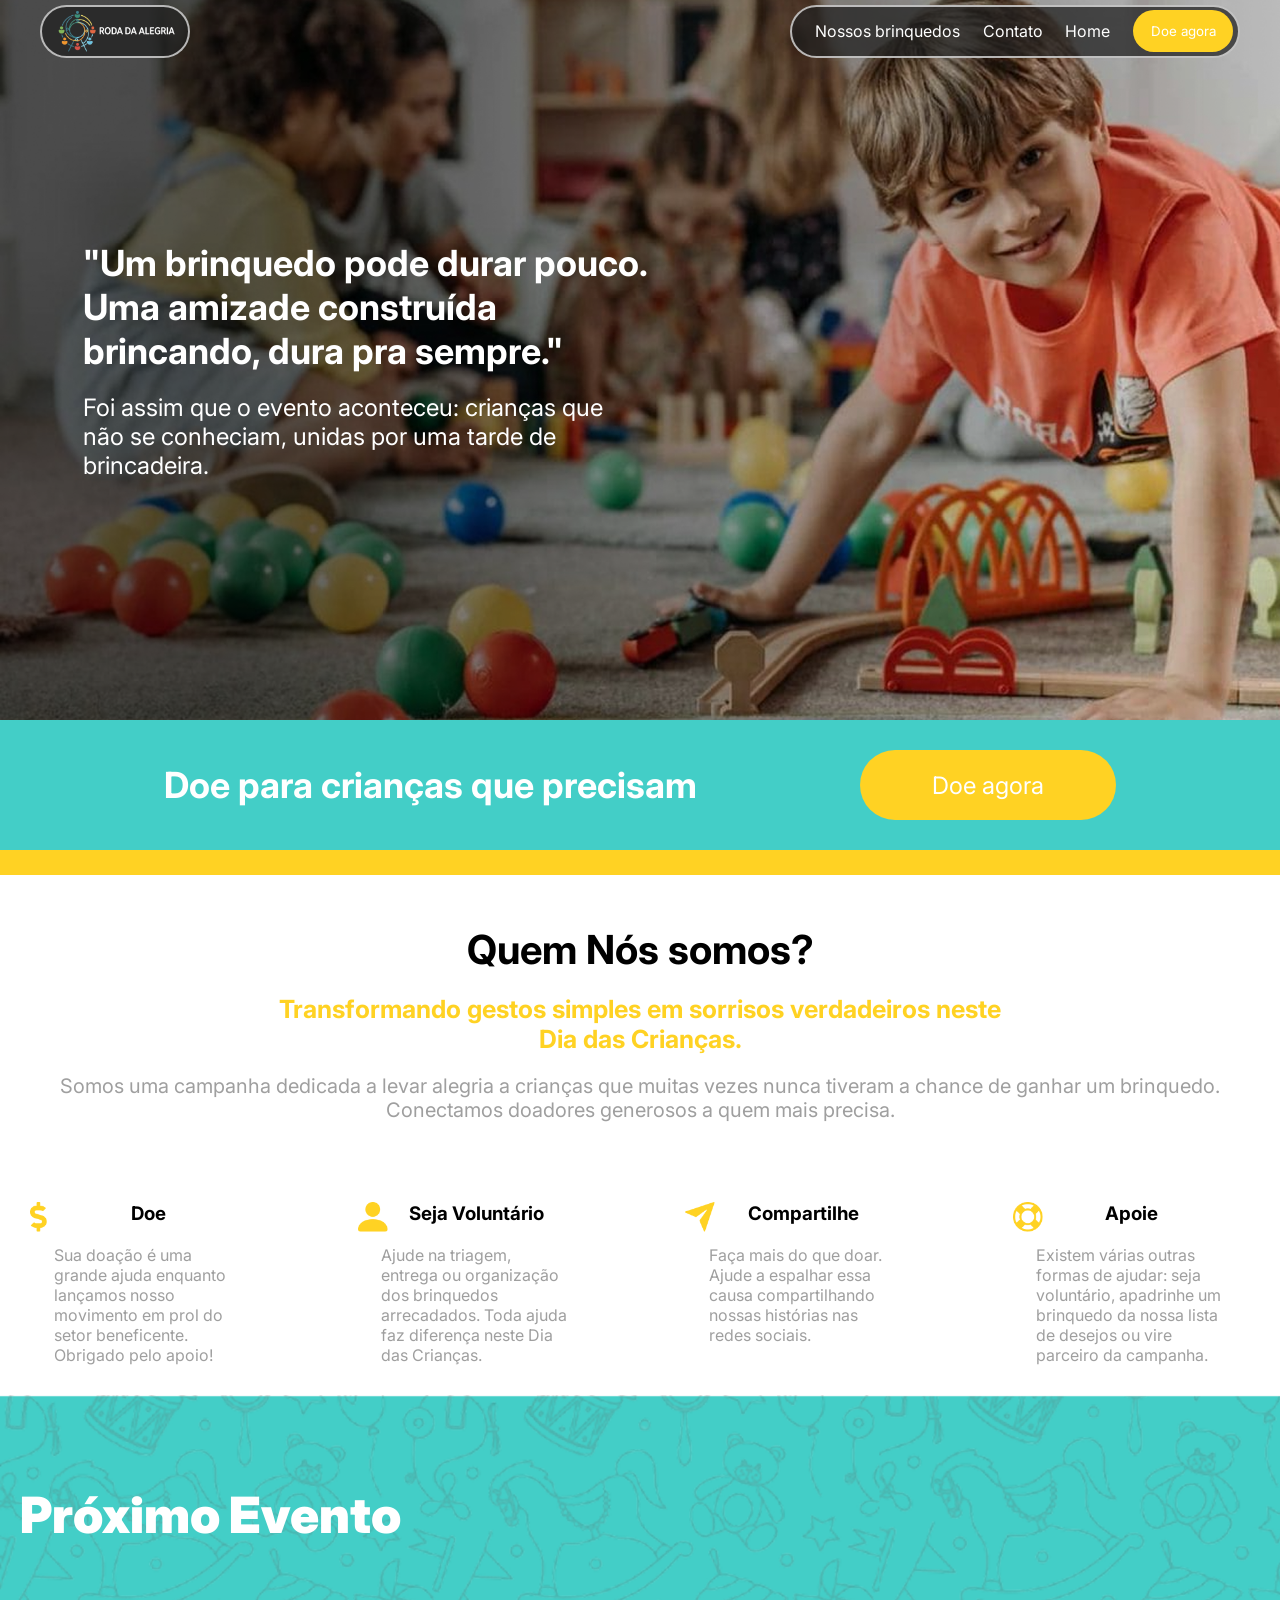
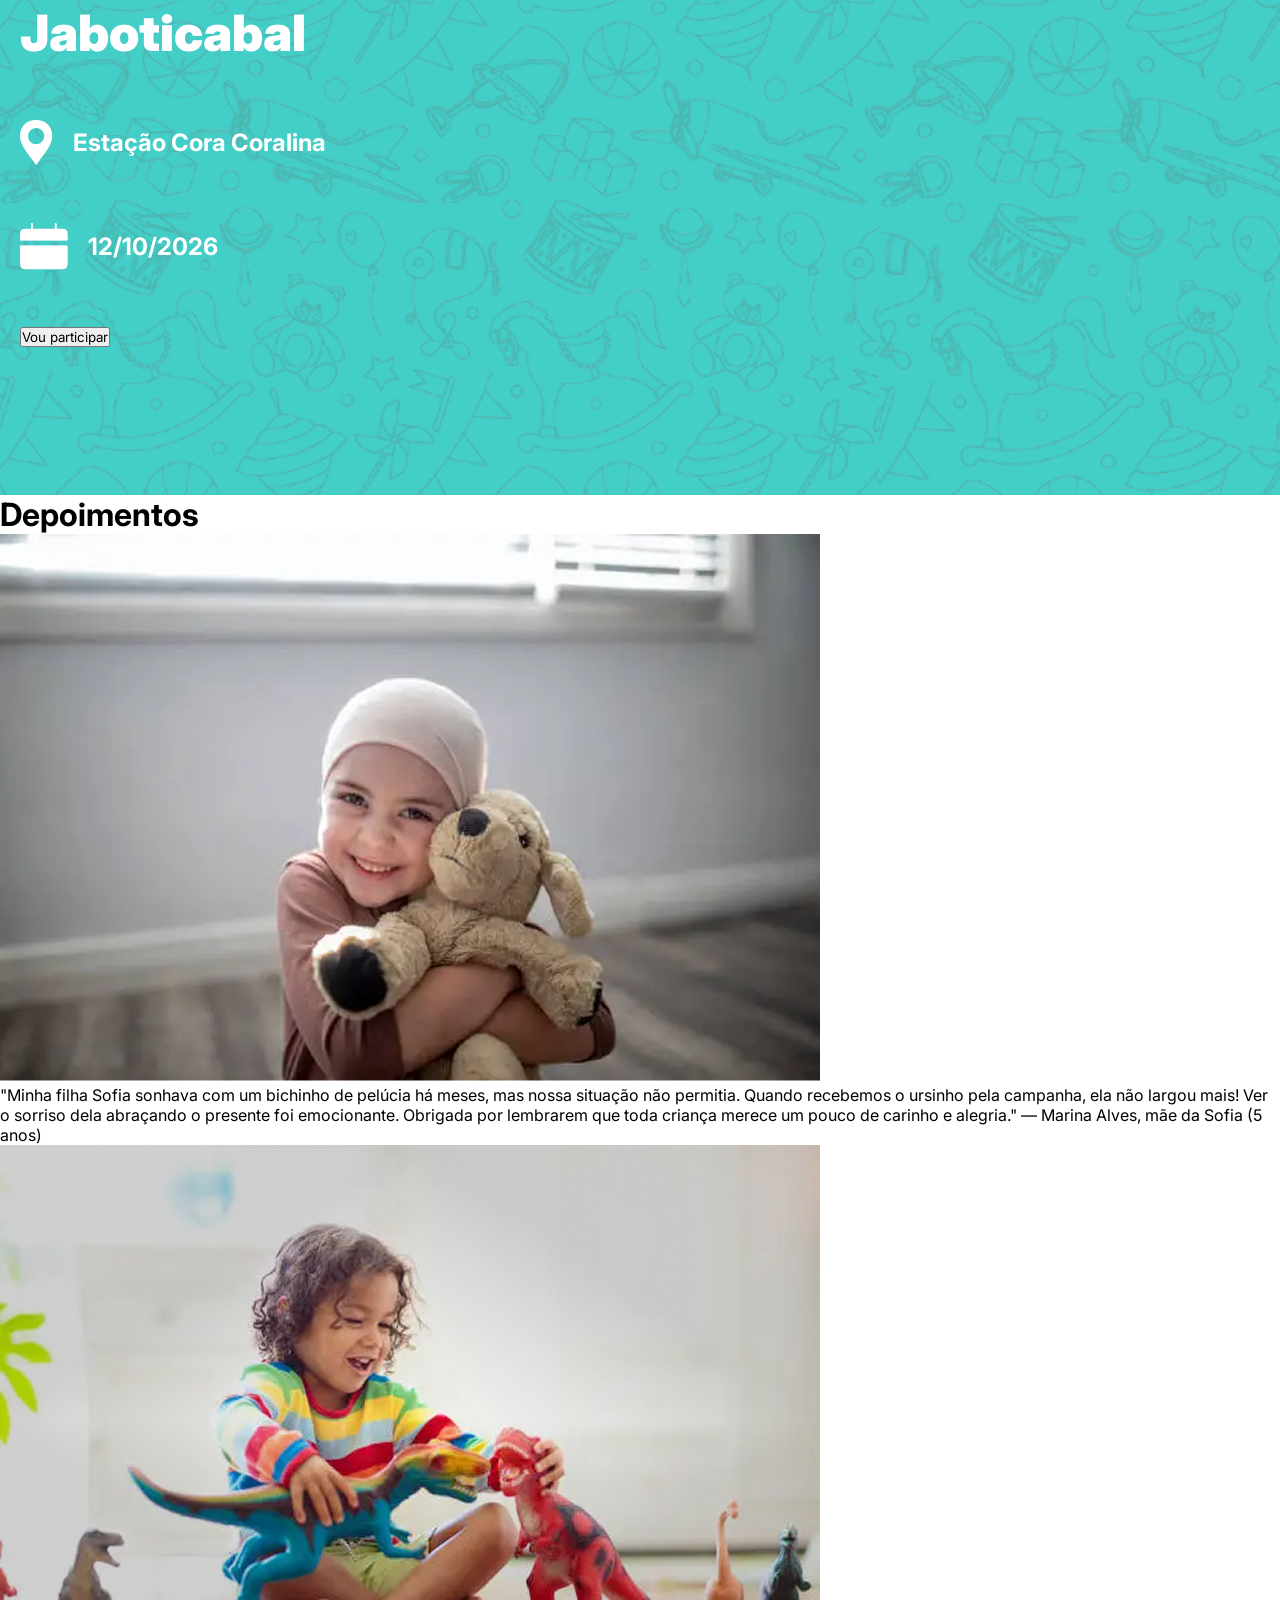
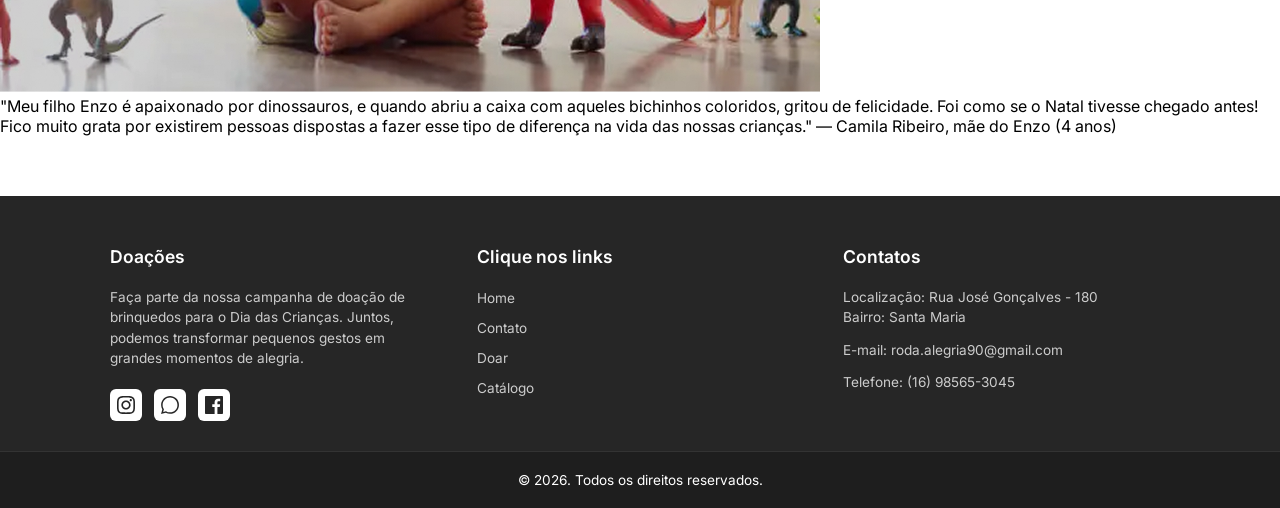
==== index.html @ 327d1baa "16/09/2026" ====
<!DOCTYPE html>
<html lang="pt-br">

<head>
    <link rel="preconnect" href="https://fonts.googleapis.com">
    <link rel="preconnect" href="https://fonts.gstatic.com" crossorigin>
    <link
        href="https://fonts.googleapis.com/css2?family=Cormorant+Garamond:ital,wght@0,300..700;1,300..700&family=IBM+Plex+Mono:ital,wght@0,100;0,200;0,300;0,400;0,500;0,600;0,700;1,100;1,200;1,300;1,400;1,500;1,600;1,700&family=Inter:ital,opsz,wght@0,14..32,100..900;1,14..32,100..900&display=swap"
        rel="stylesheet">
    <meta charset="UTF-8">
    <meta name="viewport" content="width=device-width, initial-scale=1.0">
    <title>Home</title>
    <link rel="stylesheet" href="home.css">
</head>

<body>
    <!-- Header -->
    <header>
        <div class="headerContent">
            <div class="logo">
                <img src="img/logo.png" alt="" class="logoImg">

            </div>
            <nav>
                <a href="Catalogo.html">Nossos brinquedos</a>
                <a href="Contato.html">Contato</a>
                <a href="Home.html">Home</a>
                <a href="Doe.html"><button>Doe agora</button></a>
            </nav>
        </div>
    </header>

    <!-- hero -->
    <div class="hero">
        <div class="heroTxt">
            <h1 id="heroTxt1">"Um brinquedo pode durar pouco. Uma amizade construída brincando, dura pra sempre."</h1>
            <p id="heroTxt2">Foi assim que o evento aconteceu: crianças que não se conheciam, unidas por uma tarde de
                brincadeira.</p>
        </div>
    </div>

    <div class="posHero">
        <div class="posHeroContent container">
            <h1>Doe para crianças que precisam</h1>
            <button>Doe agora</button>
        </div>
    </div>

    <!-- Sobre nós -->
    <div class="sobreNos container">
        <h2>Quem Nós somos?</h2>
        <h3>Transformando gestos simples em sorrisos verdadeiros neste <br> Dia das Crianças.</h3>
        <p>Somos uma campanha dedicada a levar alegria a crianças que muitas vezes nunca tiveram a chance de ganhar um
            brinquedo. Conectamos doadores generosos a quem mais precisa.</p>
    </div>

    <!-- cards -->
    <div class="cards container">
        <div class="card">
            <div class="cardTop">
                <img src="img/card1.png" alt="">
                <h3>Doe</h3>
            </div>
            <p>Sua doação é uma grande ajuda enquanto lançamos nosso movimento em prol do setor beneficente. Obrigado
                pelo
                apoio!</p>
        </div>
        <div class="card">
            <div class="cardTop">
                <img src="img/card2.png" alt="">
                <h3>Seja Voluntário</h3>
            </div>
            <p>Ajude na triagem, entrega ou organização dos brinquedos arrecadados. Toda ajuda faz diferença neste Dia
                das
                Crianças.</p>
        </div>
        <div class="card">
            <div class="cardTop">
                <img src="img/card3.png" alt="">
                <h3>Compartilhe</h3>
            </div>
            <p>Faça mais do que doar. Ajude a espalhar essa causa compartilhando nossas histórias nas redes sociais.</p>
        </div>
        <div class="card">
            <div class="cardTop">
                <img src="img/card4.png" alt="">
                <h3>Apoie</h3>
            </div>
            <p>Existem várias outras formas de ajudar: seja voluntário, apadrinhe um brinquedo da nossa lista de desejos
                ou
                vire parceiro da campanha.</p>
        </div>
    </div>

    <!-- Evento -->
    <section class="eventFundo ">
        <div class="event container">

            <div class="eventContent">
                <h1>Próximo Evento</h1>
                <h1><span>Jaboticabal</span></h1>

                <div class="info">
                    <img src="img/Loc.png" alt="">
                    <h2>Estação Cora Coralina</h2>
                </div>
                <div class="info">
                    <img src="img/Data.png" alt="">
                    <h2>12/10/2026</h2>
                </div>
                <button>Vou participar</button>

                <div class="partQtd">
                    <div class="branco">
                        <div class="amarelo"></div>
                    </div>
                    <h4 id="PartNumber"></h4>
                </div>
            </div>
            <div class="map">

                <iframe
                    src="https://www.google.com/maps/embed?pb=!1m18!1m12!1m3!1d1256.9131026233863!2d-48.31357587731599!3d-21.253816786870935!2m3!1f0!2f0!3f0!3m2!1i1024!2i768!4f13.1!3m3!1m2!1s0x94b96c84f1631db7%3A0x97544892c3c24b6f!2sEsta%C3%A7%C3%A3o%20de%20Eventos%20Cora%20Coralina!5e0!3m2!1spt-BR!2sbr!4v1789565393217!5m2!1spt-BR!2sbr"
                    width="600" height="450" style="border:0;" allowfullscreen="" loading="lazy"
                    referrerpolicy="strict-origin-when-cross-origin"></iframe>

            </div>
        </div>
    </section>

    <!-- Depoimentos -->

    <div class="depoimento container">
        <h1>Depoimentos</h1>
        <div class="depoLine">
            <img src="img/depoimento1.png" alt="">
            <p>
                "Minha filha Sofia sonhava com um bichinho de pelúcia há meses, mas nossa situação não permitia. Quando
                recebemos o ursinho pela campanha, ela não largou mais! Ver o sorriso dela abraçando o presente foi
                emocionante. Obrigada por lembrarem que toda criança merece um pouco de carinho e alegria."

                <span>— Marina Alves, mãe da Sofia (5 anos)</span>
            </p>
        </div>
        <div class="depoLine">
            <img src="img/depoimento2.png" alt="">
            <p>
                "Meu filho Enzo é apaixonado por dinossauros, e quando abriu a caixa com aqueles bichinhos coloridos,
                gritou de felicidade. Foi como se o Natal tivesse chegado antes! Fico muito grata por existirem pessoas
                dispostas a fazer esse tipo de diferença na vida das nossas crianças."

                <span>— Camila Ribeiro, mãe do Enzo (4 anos)</span>
            </p>
        </div>
    </div>

    <!-- Footer -->
    <footer>
        <div class="footer-container">
            <div class="footer-col">
                <h3>Doações</h3>
                <p>
                    Faça parte da nossa campanha de doação de brinquedos para o Dia das Crianças.
                    Juntos, podemos transformar pequenos gestos em grandes momentos de alegria.
                </p>
                <div class="social-icons">
                    <a href="#" aria-label="Instagram">
                        <svg viewBox="0 0 24 24" fill="currentColor">
                            <path
                                d="M12 2.163c3.204 0 3.584.012 4.85.07 3.252.148 4.771 1.691 4.919 4.919.058 1.265.069 1.645.069 4.849 0 3.205-.012 3.584-.069 4.849-.149 3.225-1.664 4.771-4.919 4.919-1.266.058-1.644.07-4.85.07-3.204 0-3.584-.012-4.849-.07-3.26-.149-4.771-1.699-4.919-4.92-.058-1.265-.07-1.644-.07-4.849 0-3.204.013-3.583.07-4.849.149-3.227 1.664-4.771 4.919-4.919 1.266-.057 1.645-.069 4.849-.069zm0-2.163c-3.259 0-3.667.014-4.947.072-4.358.2-6.78 2.618-6.98 6.98-.059 1.281-.073 1.689-.073 4.948 0 3.259.014 3.668.072 4.948.2 4.358 2.618 6.78 6.98 6.98 1.281.058 1.689.072 4.948.072 3.259 0 3.668-.014 4.948-.072 4.354-.2 6.782-2.618 6.979-6.98.059-1.28.073-1.689.073-4.948 0-3.259-.014-3.667-.072-4.947-.196-4.354-2.617-6.78-6.979-6.98-1.281-.059-1.69-.073-4.949-.073zm0 5.838c-3.403 0-6.162 2.759-6.162 6.162s2.759 6.163 6.162 6.163 6.162-2.759 6.162-6.163c0-3.403-2.759-6.162-6.162-6.162zm0 10.162c-2.209 0-4-1.79-4-4 0-2.209 1.791-4 4-4s4 1.791 4 4c0 2.21-1.791 4-4 4zm6.406-11.845c-.796 0-1.441.645-1.441 1.44s.645 1.44 1.441 1.44c.795 0 1.439-.645 1.439-1.44s-.644-1.44-1.439-1.44z" />
                        </svg>
                    </a>
                    <a href="#" aria-label="WhatsApp">
                        <svg viewBox="0 0 24 24" fill="currentColor">
                            <path
                                d="M.057 24l1.687-6.163c-1.041-1.804-1.588-3.849-1.587-5.946.003-6.556 5.338-11.891 11.893-11.891 3.181.001 6.167 1.24 8.413 3.488 2.245 2.248 3.481 5.236 3.48 8.414-.003 6.557-5.338 11.892-11.893 11.892-1.99-.001-3.951-.5-5.688-1.448l-6.305 1.654zm6.597-3.807c1.676.995 3.276 1.591 5.392 1.592 5.448 0 9.886-4.434 9.889-9.885.002-5.462-4.415-9.89-9.881-9.892-5.452 0-9.887 4.434-9.889 9.884-.001 2.225.651 3.891 1.746 5.634l-.999 3.648 3.742-.981z" />
                        </svg>
                    </a>
                    <a href="#" aria-label="Facebook">
                        <svg viewBox="0 0 24 24" fill="currentColor">
                            <path
                                d="M22.675 0h-21.35c-.732 0-1.325.593-1.325 1.325v21.351c0 .731.593 1.324 1.325 1.324h11.495v-9.294h-3.128v-3.622h3.128v-2.671c0-3.1 1.893-4.788 4.659-4.788 1.325 0 2.463.099 2.795.143v3.24l-1.918.001c-1.504 0-1.795.715-1.795 1.763v2.313h3.587l-.467 3.622h-3.12v9.293h6.116c.73 0 1.323-.593 1.323-1.325v-21.35c0-.732-.593-1.325-1.325-1.325z" />
                        </svg>
                    </a>
                </div>
            </div>

            <div class="footer-col">
                <h3>Clique nos links</h3>
                <ul>
                    <li><a href="#">Home</a></li>
                    <li><a href="#">Contato</a></li>
                    <li><a href="#">Doar</a></li>
                    <li><a href="#">Catálogo</a></li>
                </ul>
            </div>

            <div class="footer-col">
                <h3>Contatos</h3>
                <p>Localização: Rua José Gonçalves - 180<br>Bairro: Santa Maria</p>
                <p>E-mail: roda.alegria90@gmail.com</p>
                <p>Telefone: (16) 98565-3045</p>
            </div>
        </div>

        <div class="footer-bottom">
            <p>&copy; 2026. Todos os direitos reservados.</p>
        </div>
    </footer>

</body>

</html>
---- home.css ----
/* Geral */
* {
    margin: 0;
    padding: 0;
    box-sizing: border-box;
    font-family: "Inter", sans-serif;
}


a {
    text-decoration: none;

}

.container {
    max-width: 1280px;
    margin: auto;
}

/* Header */
header {
    
    position: fixed;
    display: flex;
    justify-content: space-between;
    width: 100%;

    .headerContent {
        width: 100%;
        display: flex;
        justify-content: space-between;
        max-width: 1200px;
        margin: auto;
        margin-top: 5px;
    }

    .logo {
        width: 150px;
        background-color: #212121bd;
        border-radius: 40px;
        display: flex;
        justify-content: center;
        align-items: center;
        border: 2px #f0f0f0b8 solid;

        .logoImg {
            width: 90%;
        }
    }

    nav {
        background-color: #212121bd;
        border-radius: 40px;
        display: flex;
        justify-content: space-evenly;
        align-items: center;
        border: 2px #f0f0f0b8 solid;
        width: 450px;

        button {
            background-color: #FFD223;
            height: 42px;
            width: 100px;
            border-radius: 50px;
            color: white;
            border: none;
            margin-right: -18px;
        }

        a {
            color: white;

            &:hover {
                color: #FFD223;
            }
        }
    }
}

/* Hero */

.hero{
    display: flex;
    justify-content: center;
    align-items: flex-start;
    flex-direction: column;
    width: 100%;
    height: 80vh;
    background-image: url("img/carrossel1.png") ;
    background-repeat: no-repeat;
    background-size: cover;
    
    .heroTxt{
        display: flex;
        flex-direction: column;
        gap: 20px;
        margin-left:6.5% ;

        h1{
            color: white;
            font-size: 36px;
            width: 50%;
        }
        p{
            color: white;
            font-size: 24px;
            width: 45%;
        }
    }
}

.posHero{
    width: 100%;
    display: flex;
    justify-content: space-evenly;
    background-color: #43CEC7;
    border-bottom:25px solid #FFD223 ;
    margin-bottom: 50px;

    .posHeroContent{
        width: 100%;
        display: flex;
        flex-direction: row;
        justify-content: space-evenly;
        align-items: center;
        padding: 30px 0;


        h1{
            color: white;
            font-size: 36px;
        }
        button{
            background-color: #FFD223;
            height: 70px;
            width: 20%;
            border-radius: 50px;
            color: white;
            border: none;
            font-size: 24px;
        }
    }
}

/* Sobre nós */

.sobreNos{
        display: flex;
        justify-content: center;
        flex-direction: column;
        text-align: center;
        gap: 20px;
    h2{
        font-size: 40px;
    }
    h3{
        font-size: 25px;
        color: #FFD223;
    }
    p{
        font-size: 20px;
        color: #9F9F9F;
    }
}

/* Cards */

.cards{
    width: 100%;
    margin-top: 50px;
    display: grid;
    grid-template-columns: 1fr 1fr 1fr 1fr;
    gap: 30px
}

.card{
    border-radius: 10px;
    padding: 30px;
    display: flex;
    align-items: center;
    flex-direction: column;
    gap: 20px;

    p{
        color: #9F9F9F;
        width: 80%;
    }

    &:hover{
        transition: 0.3s;
        box-shadow: rgba(0, 0, 0, 0.35) 0px 5px 15px;
    }
}

.cardTop{
    position: relative;
    width: 100%;
    display: flex;
    align-items: center;
    justify-content: center;
    img{
        position: absolute;
        top: 0;
        left: 0;
        height: 30px;
    }
}

/* Evento seção */

.eventFundo{
    background-image: url("img/fundoEvento.png");
    width: 100%;
    height: 700px;
    background-repeat: no-repeat;
    background-size: cover;
    padding: 20px;

}
.event{
    width: 100%;
    height: 100%;
    display: flex;
    align-items: center;
    justify-content: center;
}
.eventContent{
    color: white;
    width: 50%;
    height: 90%;
    display: flex;
    flex-direction: column;
    justify-content: space-evenly;
    align-items: flex-start;
    gap: 20px;
    h1{
        font-size: 50px;
        font-weight: 900;
    }

    .info{
        display: flex;
        align-items: center;
        gap: 20px;

        p{
            font-size: 24px;
            width: 80%;
        }
    }
}
.map{
    width: 50%;
    height: 90%;
    display: flex;
    align-items: center;
    justify-content: center;

    iframe{
        width: 600px;
        height: 600px;
        border-radius: 10px;
    }
}
/* Footer  */
footer {
    background-color: #262626;
    color: #d1d1d1;
    font-family: Arial, sans-serif;
    margin-top: 60px;

}


.footer-container {
    max-width: 1100px;
    margin: 0 auto;
    padding: 50px 20px 30px;
    display: flex;
    justify-content: space-between;
    gap: 40px;
}


.footer-col {
    flex: 1;
}


.footer-col h3 {
    color: #ffffff;
    font-size: 1.1rem;
    font-weight: 600;
    margin-bottom: 20px;
}


.footer-col p {
    font-size: 0.85rem;
    line-height: 1.5;
    color: #cccccc;
    margin-bottom: 12px;
}


.footer-col ul {
    list-style: none;
    padding: 0;
}


.footer-col ul li {
    margin-bottom: 10px;
}


.footer-col ul li a {
    color: #cccccc;
    text-decoration: none;
    font-size: 0.85rem;
}


.footer-col ul li a:hover {
    color: #ffe607;
}




.social-icons {
    display: flex;
    gap: 12px;
    margin-top: 20px;
}


.social-icons a {
    display: flex;
    align-items: center;
    justify-content: center;
    width: 32px;
    height: 32px;
    background-color: #ffffff;
    border-radius: 6px;
    color: #262626;
    text-decoration: none;
}


.social-icons svg {
    width: 18px;
    height: 18px;
}




.footer-bottom {
    background-color: #1e1e1e;
    text-align: center;
    padding: 20px;
    border-top: 1px solid #333333;
}


.footer-bottom p {
    font-size: 0.85rem;
    color: #ffffff;
    margin: 0;
}




@media (max-width: 768px) {
    .footer-container {
        flex-direction: column;
        gap: 30px;
    }
}




.card-encontrado {
    border: 3px solid #ffcc00;
    box-shadow: 0 0 25px rgba(255, 204, 0, 0.8);
    transform: scale(1.03);
    transition: 0.3s ease;
}




.hero-image img {
    max-width: 420px;
    width: 100%;
    height: auto;
}




@media (max-width: 900px) {


    header {
        padding: 15px 25px;
    }


    .hero {
        padding: 40px 30px;
    }


    .hero-container {
        flex-direction: column;
        text-align: center;
        gap: 30px;
    }


    .hero-content {
        max-width: 100%;
    }


    .hero-content h1 {
        font-size: 2.4rem;
    }


    .hero-buttons {
        justify-content: center;
    }


    .star-yellow {
        right: 30px;
    }
}




@media (max-width: 600px) {


    header {
        flex-direction: column;
        gap: 12px;
        padding: 15px 20px;
    }


    nav {
        flex-wrap: wrap;
        justify-content: center;
        gap: 10px;
        padding: 8px 15px;
    }


    nav a {
        font-size: 0.8rem;
    }


    .hero {
        padding: 30px 20px;
        min-height: auto;
    }



    .circle-yellow {
        width: 45px;
        height: 45px;
        top: 12px;
        left: 12px;
    }


    .square-outline {
        width: 28px;
        height: 28px;
        bottom: 12px;
        left: 20px;
    }


    .star-yellow {
        width: 32px;
        height: 32px;
        top: 12px;
        right: 12px;
    }


    .yellow-tag {
        width: 120px;
        height: 18px;
        margin: 0 auto 15px;
    }


    .hero-content h1 {
        font-size: 1.9rem;
    }


    .hero-content p {
        font-size: 0.85rem;
    }


    .hero-buttons {
        flex-direction: column;
        width: 100%;
    }


    .btn {
        width: 100%;
    }


    .campaign-section {
        margin: 40px auto;
        padding: 0 15px;
    }


    .goal-header {
        flex-direction: column;
        align-items: flex-start;
        gap: 6px;
    }


    .catalog-controls {
        padding: 0 5px;
    }


    .search-box {
        max-width: 100%;
    }


    .footer-container {
        padding: 40px 20px 20px;
    }


    .footer-col h3 {
        font-size: 1rem;
    }
}




@media (max-width: 380px) {


    .circle-yellow,
    .square-outline {
        display: none;
    }


    .star-yellow {
        width: 26px;
        height: 26px;
    }


    .hero-content h1 {
        font-size: 1.6rem;
    }


    .logo-container {
        font-size: 0.85rem;
        padding: 6px 14px;
    }


    .stat-card .number {
        font-size: 1.8rem;
    }
}
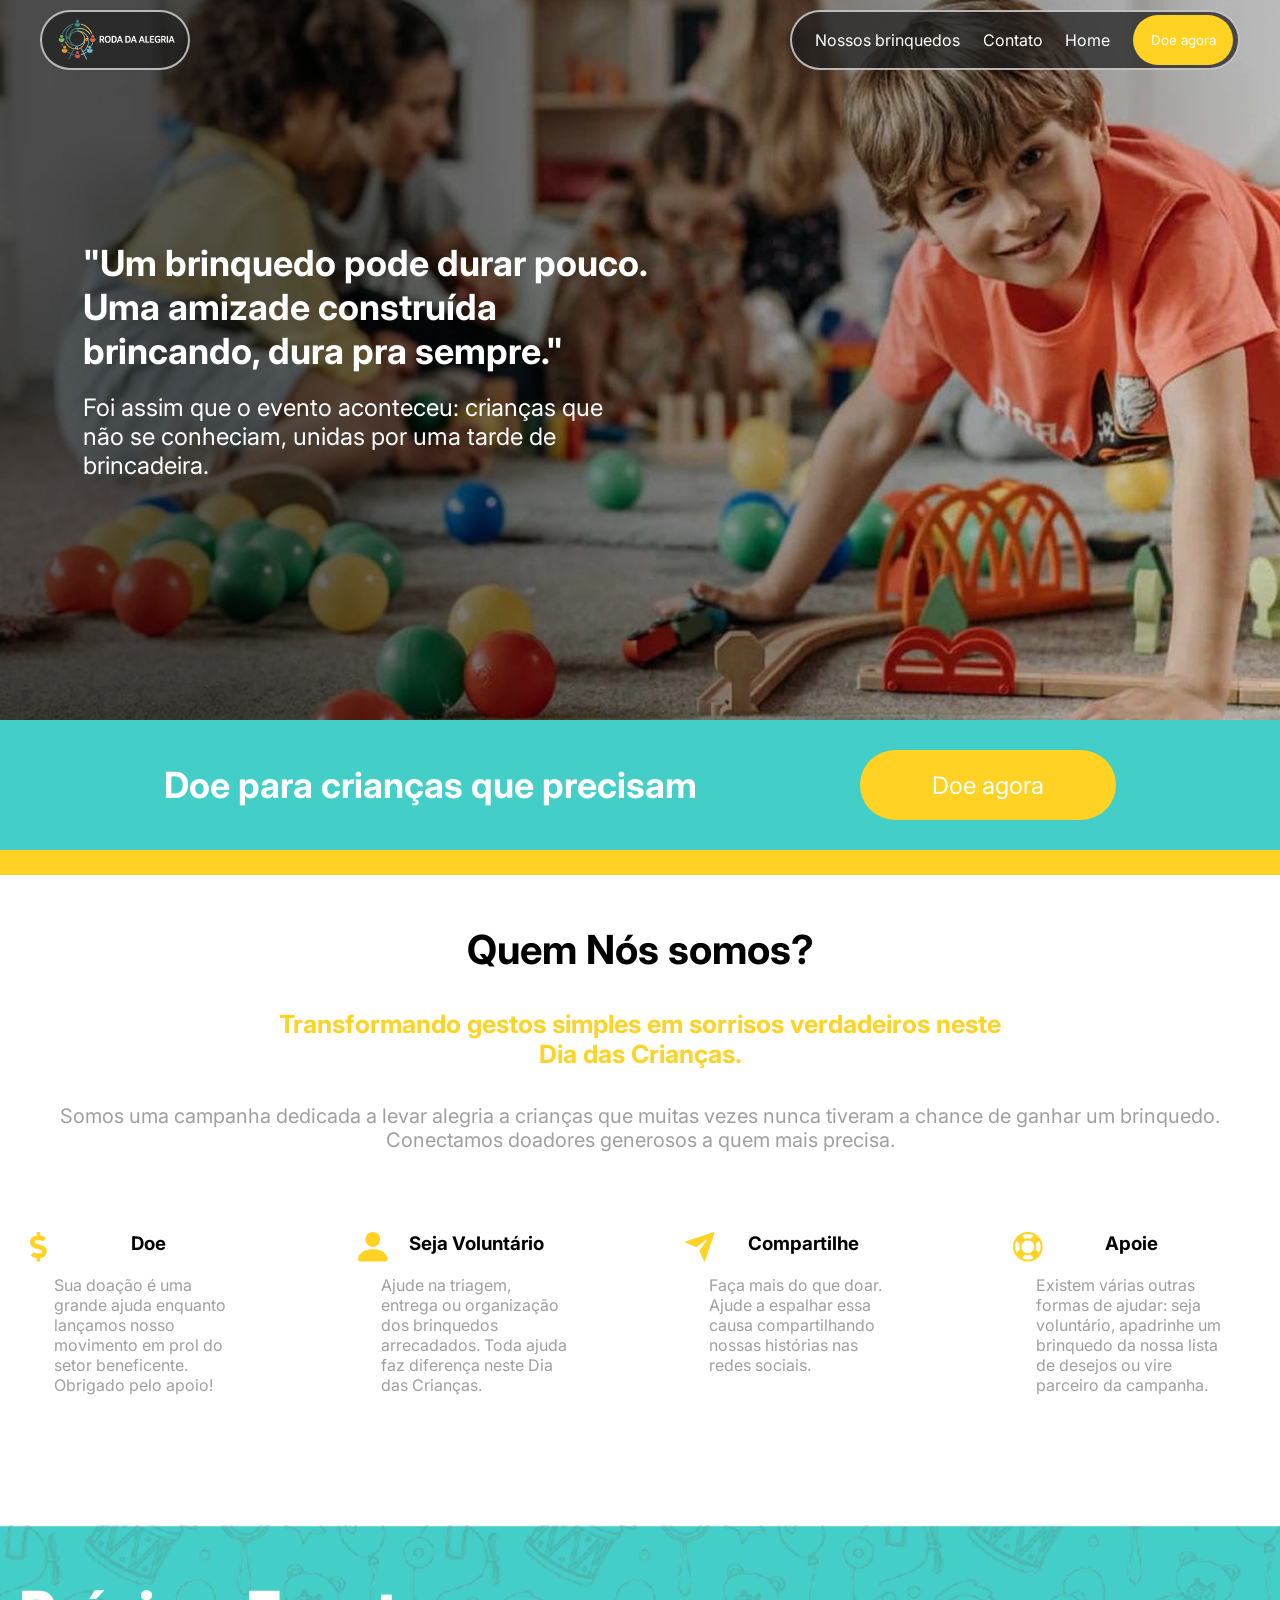
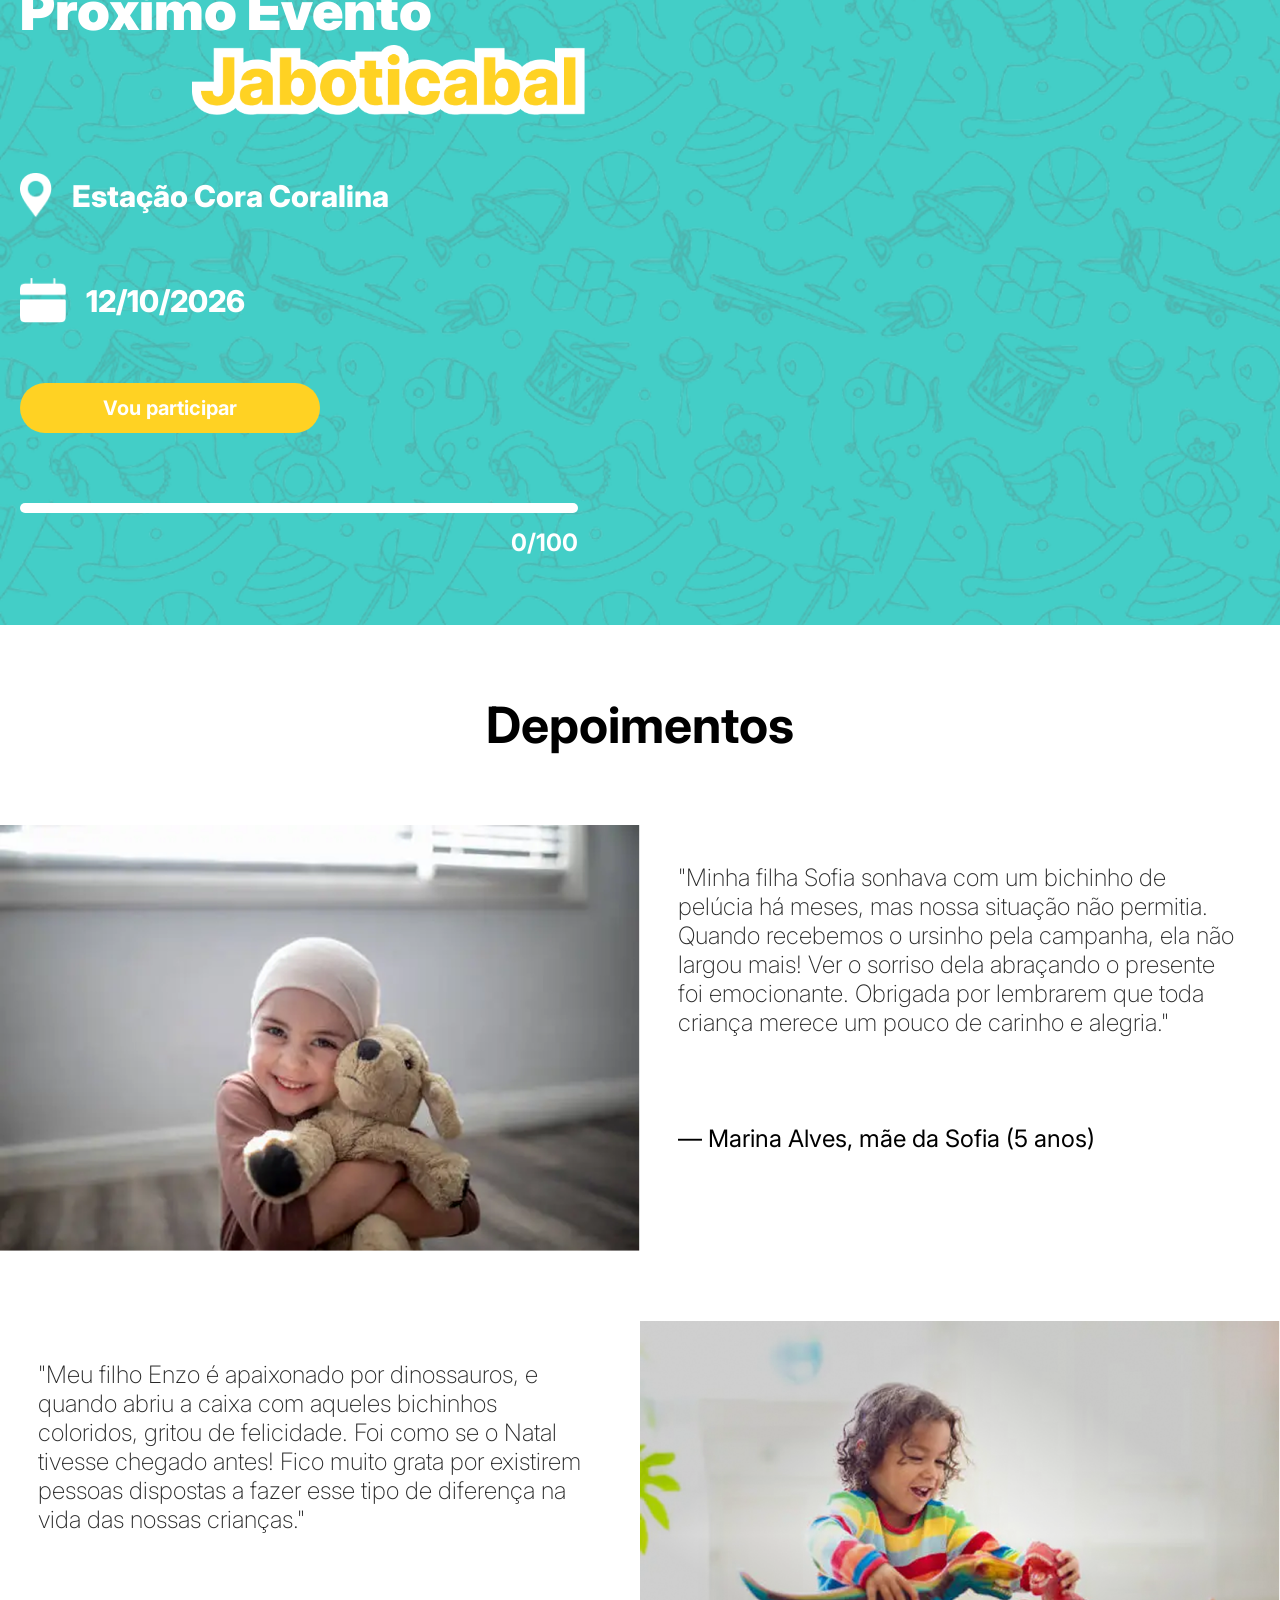
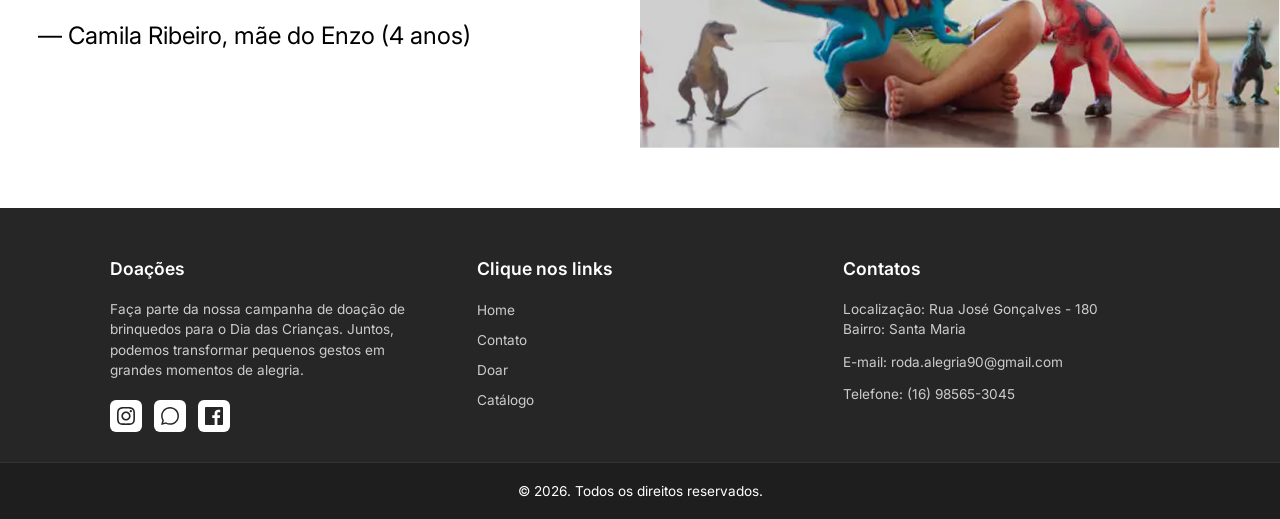
==== commit e6b0deef: "21/09/26" ====
--- a/index.html
+++ b/index.html
@@ -21,7 +21,11 @@
                 <img src="img/logo.png" alt="" class="logoImg">
 
             </div>
+            <div class="menu">
+                <img src="img/Hamburguer.png" alt="">
+            </div>
             <nav>
+                <img src="img/Fechar.png" alt="" class="close">
                 <a href="Catalogo.html">Nossos brinquedos</a>
                 <a href="Contato.html">Contato</a>
                 <a href="Home.html">Home</a>
@@ -98,7 +102,7 @@
 
             <div class="eventContent">
                 <h1>Próximo Evento</h1>
-                <h1><span>Jaboticabal</span></h1>
+                <img src="img/TextoJbk.png" alt="">
 
                 <div class="info">
                     <img src="img/Loc.png" alt="">
@@ -108,13 +112,13 @@
                     <img src="img/Data.png" alt="">
                     <h2>12/10/2026</h2>
                 </div>
-                <button>Vou participar</button>
+                <button id="participar">Vou participar</button>
 
                 <div class="partQtd">
                     <div class="branco">
-                        <div class="amarelo"></div>
+                        <div id="amarelo"></div>
                     </div>
-                    <h4 id="PartNumber"></h4>
+                    <h4 id="PartNumber">0/100</h4>
                 </div>
             </div>
             <div class="map">
@@ -138,19 +142,19 @@
                 "Minha filha Sofia sonhava com um bichinho de pelúcia há meses, mas nossa situação não permitia. Quando
                 recebemos o ursinho pela campanha, ela não largou mais! Ver o sorriso dela abraçando o presente foi
                 emocionante. Obrigada por lembrarem que toda criança merece um pouco de carinho e alegria."
-
+                <br><br><br><br>
                 <span>— Marina Alves, mãe da Sofia (5 anos)</span>
             </p>
         </div>
         <div class="depoLine">
-            <img src="img/depoimento2.png" alt="">
             <p>
                 "Meu filho Enzo é apaixonado por dinossauros, e quando abriu a caixa com aqueles bichinhos coloridos,
                 gritou de felicidade. Foi como se o Natal tivesse chegado antes! Fico muito grata por existirem pessoas
                 dispostas a fazer esse tipo de diferença na vida das nossas crianças."
-
+                <br><br><br><br>
                 <span>— Camila Ribeiro, mãe do Enzo (4 anos)</span>
             </p>
+            <img src="img/depoimento2.png" alt="">
         </div>
     </div>
 
@@ -207,7 +211,21 @@
             <p>&copy; 2026. Todos os direitos reservados.</p>
         </div>
     </footer>
-
+    <script>
+        var button = document.getElementById("participar")
+        var numero = document.getElementById("PartNumber")
+        var linha = document.getElementById("amarelo")
+        var contador = 0
+        button.addEventListener("click", () => {
+            contador = contador + 1
+
+            numero.innerHTML = `${contador}/100`
+
+            linha.style.width = (contador / 100) * 100 + "%"
+
+            console.log(contador)
+        })
+    </script>
 </body>
 
 </html>
--- a/home.css
+++ b/home.css
@@ -19,7 +19,7 @@
 
 /* Header */
 header {
-    
+    z-index: 100;
     position: fixed;
     display: flex;
     justify-content: space-between;
@@ -31,11 +31,12 @@
         justify-content: space-between;
         max-width: 1200px;
         margin: auto;
-        margin-top: 5px;
+        margin-top: 10px;
     }
 
     .logo {
         width: 150px;
+        height: 60px;
         background-color: #212121bd;
         border-radius: 40px;
         display: flex;
@@ -56,15 +57,20 @@
         align-items: center;
         border: 2px #f0f0f0b8 solid;
         width: 450px;
+        height: 60px;
 
         button {
             background-color: #FFD223;
-            height: 42px;
+            height: 50px;
             width: 100px;
             border-radius: 50px;
             color: white;
             border: none;
             margin-right: -18px;
+
+            &:hover {
+                background-color: #CAA61B;
+            }
         }
 
         a {
@@ -75,33 +81,78 @@
             }
         }
     }
+
+    .menu {
+        display: none;
+    }
+
+    .close {
+        display: none;
+    }
+
+    @media(max-width: 700px) {
+        .headerContent {
+            flex-direction: row-reverse;
+        }
+
+        nav {
+            display: none;
+        }
+
+        .menu {
+            display: block;
+            width: 60px;
+            height: 60px;
+            margin-right: 20px;
+            padding: 10px;
+            background-color: #212121bd;
+            border-radius: 40px;
+            display: flex;
+            justify-content: center;
+            align-items: center;
+            border: 2px #f0f0f0b8 solid;
+
+            img {
+                width: 30px;
+                height: 25px;
+            }
+        }
+
+        .close {
+            display: block;
+            width: 40px;
+            height: 40px;
+            margin-right: 20px;
+        }
+    }
 }
 
 /* Hero */
 
-.hero{
+.hero {
     display: flex;
     justify-content: center;
     align-items: flex-start;
     flex-direction: column;
     width: 100%;
     height: 80vh;
-    background-image: url("img/carrossel1.png") ;
+    background-image: url("img/carrossel1.png");
     background-repeat: no-repeat;
     background-size: cover;
-    
-    .heroTxt{
+
+    .heroTxt {
         display: flex;
         flex-direction: column;
         gap: 20px;
-        margin-left:6.5% ;
-
-        h1{
+        margin-left: 6.5%;
+
+        h1 {
             color: white;
             font-size: 36px;
             width: 50%;
         }
-        p{
+
+        p {
             color: white;
             font-size: 24px;
             width: 45%;
@@ -109,15 +160,15 @@
     }
 }
 
-.posHero{
+.posHero {
     width: 100%;
     display: flex;
     justify-content: space-evenly;
     background-color: #43CEC7;
-    border-bottom:25px solid #FFD223 ;
+    border-bottom: 25px solid #FFD223;
     margin-bottom: 50px;
 
-    .posHeroContent{
+    .posHeroContent {
         width: 100%;
         display: flex;
         flex-direction: row;
@@ -126,11 +177,12 @@
         padding: 30px 0;
 
 
-        h1{
+        h1 {
             color: white;
             font-size: 36px;
         }
-        button{
+
+        button {
             background-color: #FFD223;
             height: 70px;
             width: 20%;
@@ -138,26 +190,33 @@
             color: white;
             border: none;
             font-size: 24px;
+
+            &:hover {
+                background-color: #CAA61B;
+            }
         }
     }
 }
 
 /* Sobre nós */
 
-.sobreNos{
-        display: flex;
-        justify-content: center;
-        flex-direction: column;
-        text-align: center;
-        gap: 20px;
-    h2{
+.sobreNos {
+    display: flex;
+    justify-content: center;
+    flex-direction: column;
+    text-align: center;
+    gap: 35px;
+
+    h2 {
         font-size: 40px;
     }
-    h3{
+
+    h3 {
         font-size: 25px;
         color: #FFD223;
     }
-    p{
+
+    p {
         font-size: 20px;
         color: #9F9F9F;
     }
@@ -165,15 +224,17 @@
 
 /* Cards */
 
-.cards{
+.cards {
     width: 100%;
     margin-top: 50px;
     display: grid;
     grid-template-columns: 1fr 1fr 1fr 1fr;
-    gap: 30px
-}
-
-.card{
+    gap: 30px;
+    margin-bottom: 100px;
+    flex-wrap: wrap;
+}
+
+.card {
     border-radius: 10px;
     padding: 30px;
     display: flex;
@@ -181,24 +242,25 @@
     flex-direction: column;
     gap: 20px;
 
-    p{
+    p {
         color: #9F9F9F;
         width: 80%;
     }
 
-    &:hover{
+    &:hover {
         transition: 0.3s;
         box-shadow: rgba(0, 0, 0, 0.35) 0px 5px 15px;
     }
 }
 
-.cardTop{
+.cardTop {
     position: relative;
     width: 100%;
     display: flex;
     align-items: center;
     justify-content: center;
-    img{
+
+    img {
         position: absolute;
         top: 0;
         left: 0;
@@ -208,60 +270,159 @@
 
 /* Evento seção */
 
-.eventFundo{
+.eventFundo {
+    position: relative;
     background-image: url("img/fundoEvento.png");
     width: 100%;
     height: 700px;
     background-repeat: no-repeat;
     background-size: cover;
     padding: 20px;
-
-}
-.event{
+    margin-bottom: 70px;
+}
+
+.event {
     width: 100%;
     height: 100%;
     display: flex;
     align-items: center;
     justify-content: center;
 }
-.eventContent{
+
+.eventContent {
     color: white;
     width: 50%;
     height: 90%;
     display: flex;
     flex-direction: column;
-    justify-content: space-evenly;
+    justify-content: flex-start;
     align-items: flex-start;
     gap: 20px;
-    h1{
-        font-size: 50px;
+
+    h1 {
+        font-size: 54px;
         font-weight: 900;
-    }
-
-    .info{
+        margin-bottom: 110px;
+    }
+
+    img {
+        height: 70px;
+        position: absolute;
+        top: 120px;
+        left: 15%;
+    }
+
+    .info {
         display: flex;
         align-items: center;
         gap: 20px;
-
-        p{
-            font-size: 24px;
-            width: 80%;
-        }
-    }
-}
-.map{
+        margin-bottom: 40px;
+
+        h2 {
+            font-size: 30px;
+            font-weight: 800;
+        }
+
+        img {
+            height: 45px;
+            position: relative;
+            top: 0;
+            left: 0;
+        }
+    }
+
+    #participar {
+        background-color: #FFD223;
+        height: 50px;
+        width: 300px;
+        border-radius: 50px;
+        color: white;
+        border: none;
+        margin-bottom: 50px;
+        font-size: 20px;
+        font-weight: 700;
+
+        &:hover {
+            background-color: #CAA61B;
+        }
+    }
+
+    .partQtd {
+        display: flex;
+        width: 90%;
+        flex-direction: column;
+        align-items: flex-end;
+    }
+
+    .branco {
+        height: 10px;
+        width: 100%;
+        background-color: white;
+        border-radius: 100px;
+        margin-bottom: 15px;
+    }
+
+    #amarelo {
+        height: 10px;
+        width: 0%;
+        background-color: #FFD223;
+        border-radius: 100px;
+    }
+
+    #PartNumber {
+        font-size: 24px;
+    }
+}
+
+.map {
     width: 50%;
     height: 90%;
     display: flex;
     align-items: center;
     justify-content: center;
 
-    iframe{
+    iframe {
         width: 600px;
         height: 600px;
         border-radius: 10px;
     }
 }
+
+/* Depoimentos */
+
+.depoimento {
+    display: flex;
+    flex-direction: column;
+    gap: 70px;
+
+    h1 {
+        font-size: 50px;
+        text-align: center;
+    }
+}
+
+.depoLine {
+    display: flex;
+    flex-direction: row;
+
+    img {
+        width: 50%;
+    }
+
+    p {
+        font-size: 24px;
+        padding: 3%;
+        color: #292929;
+        font-weight: 200;
+    }
+
+    span {
+        color: #000;
+        font-weight: 400;
+    }
+}
+
+
 /* Footer  */
 footer {
     background-color: #262626;
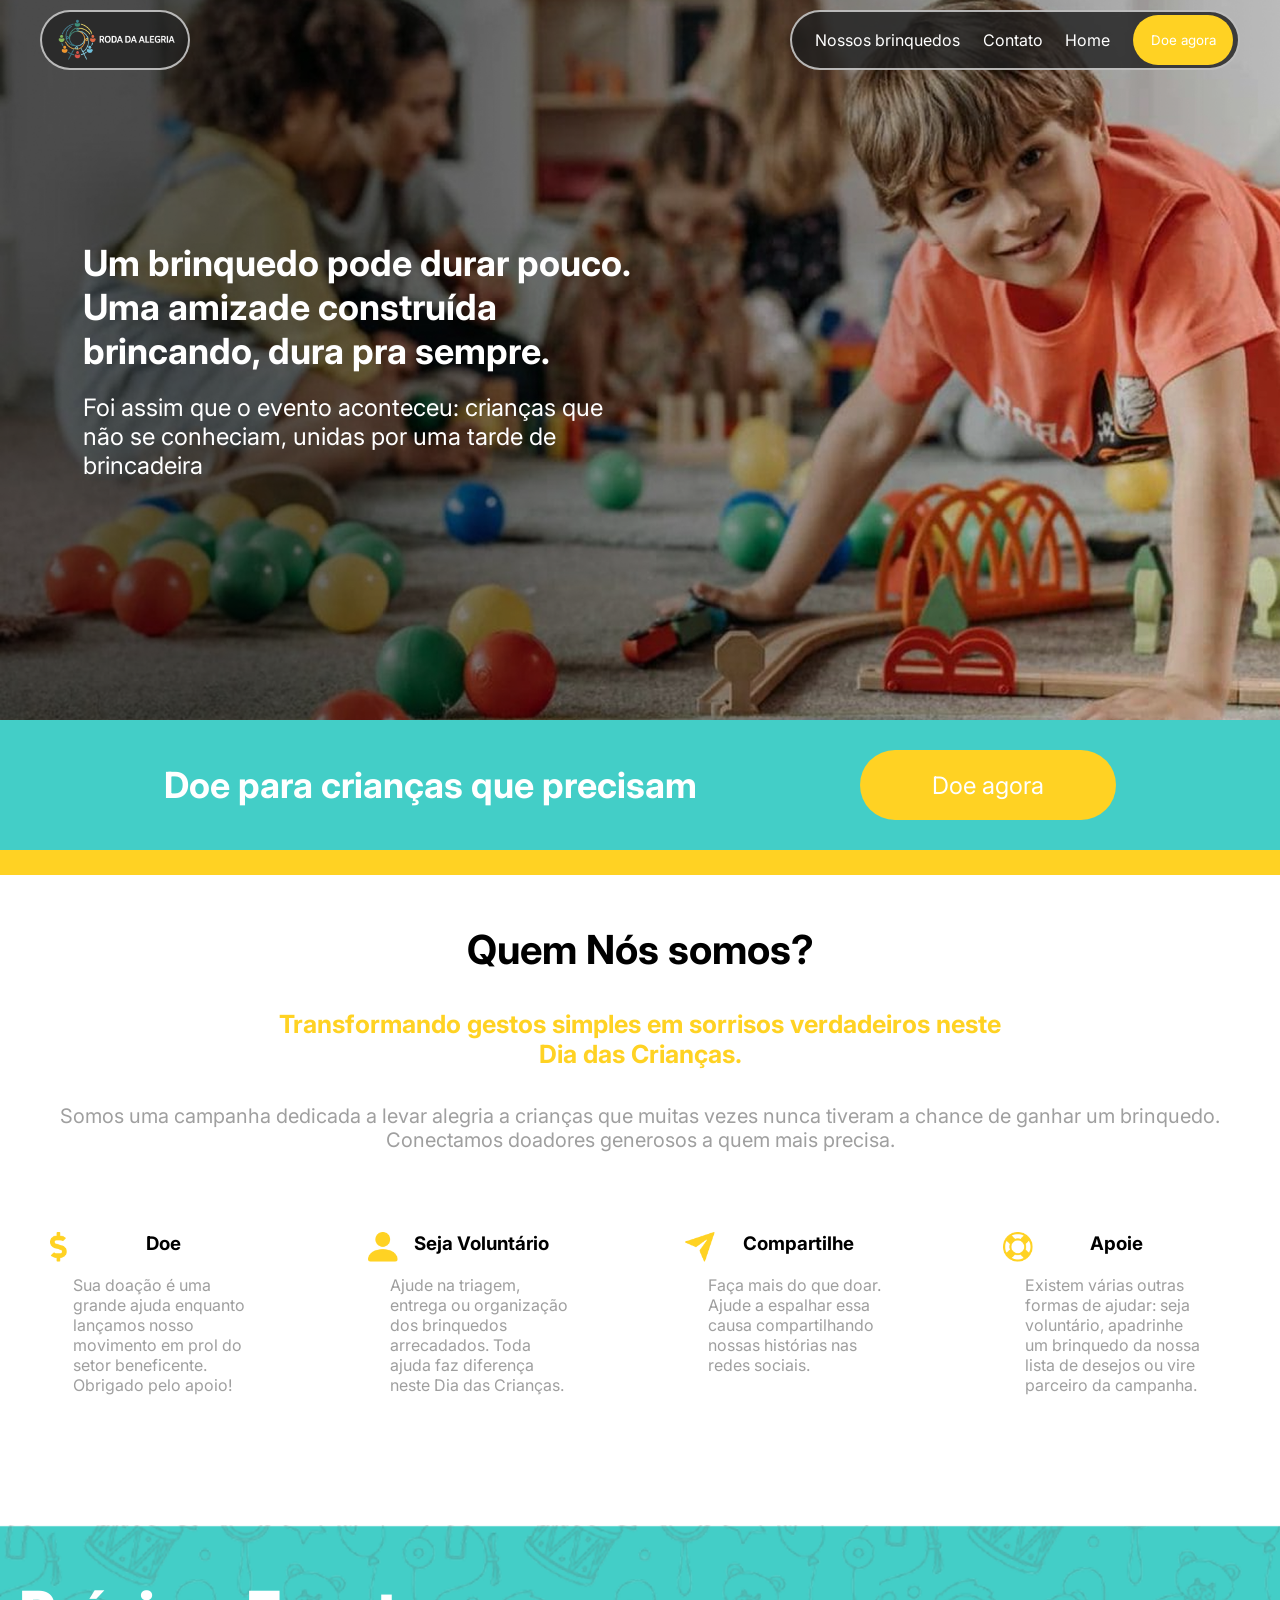
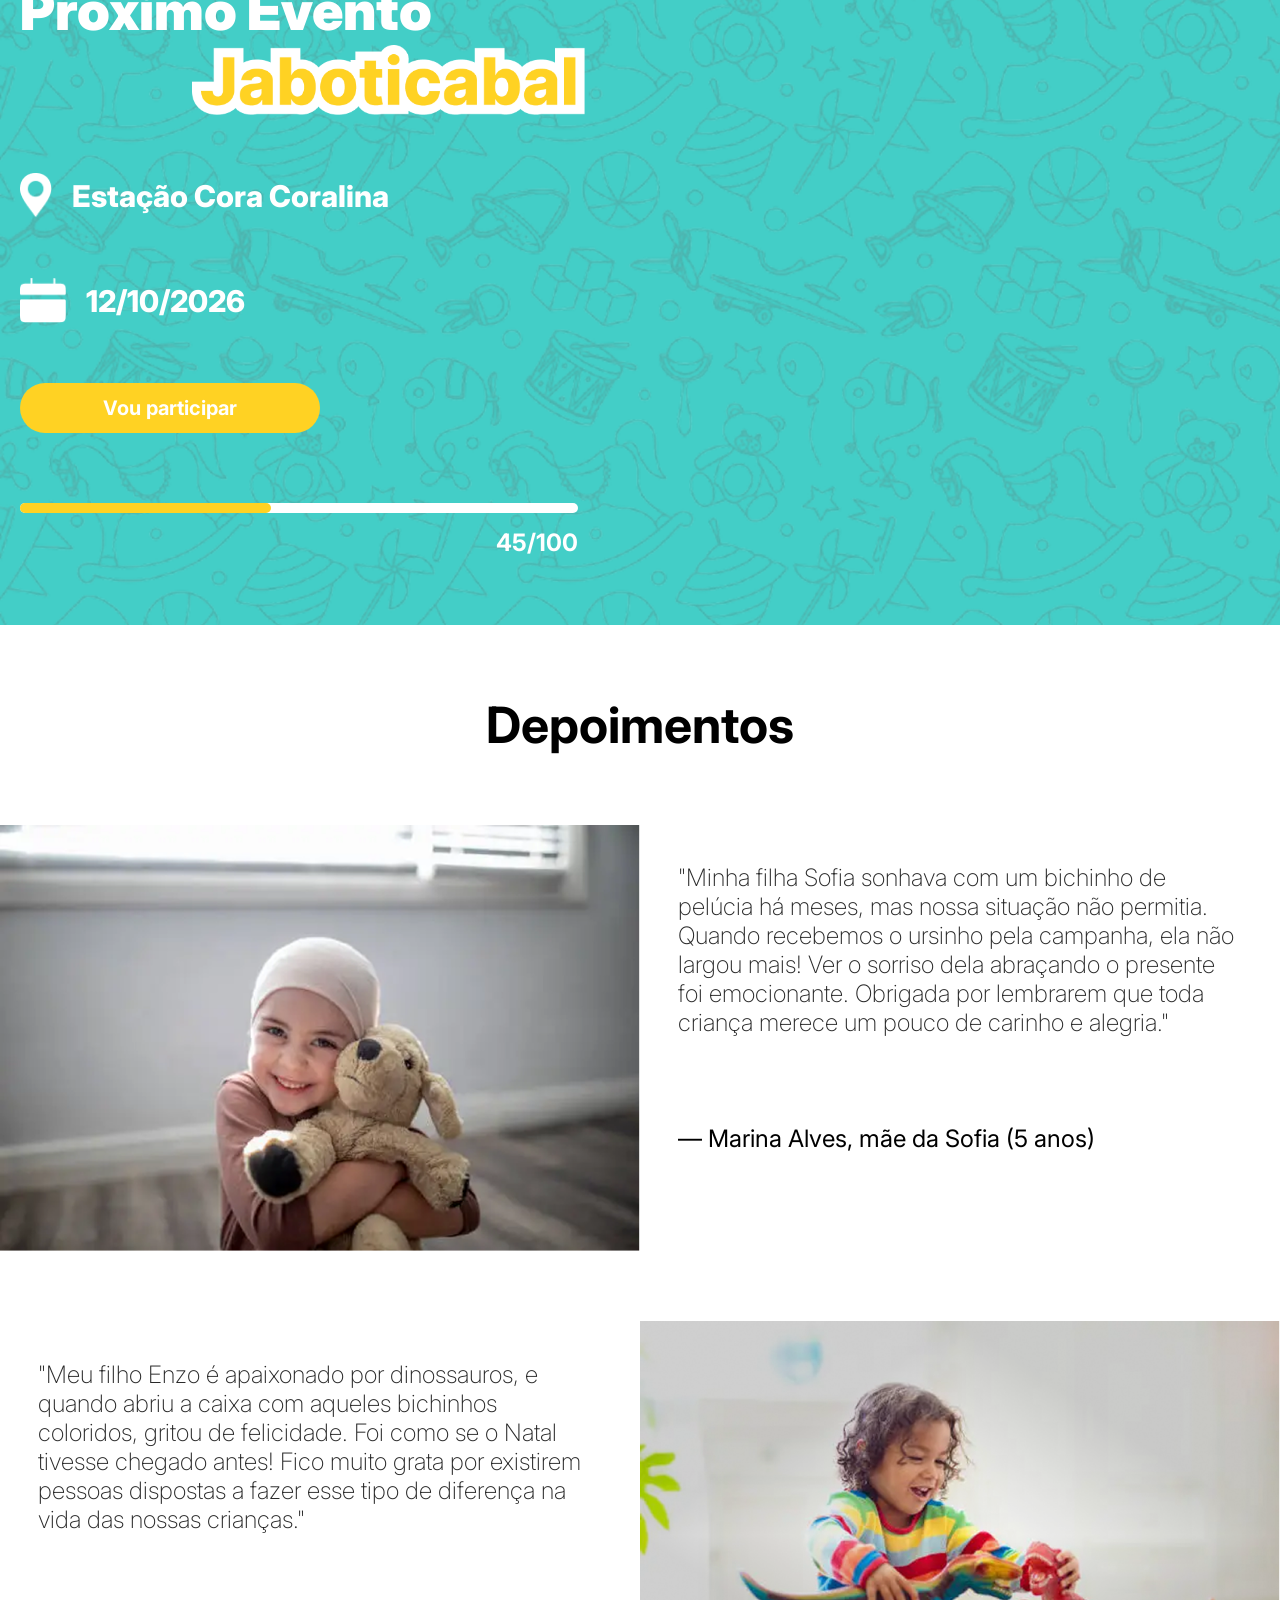
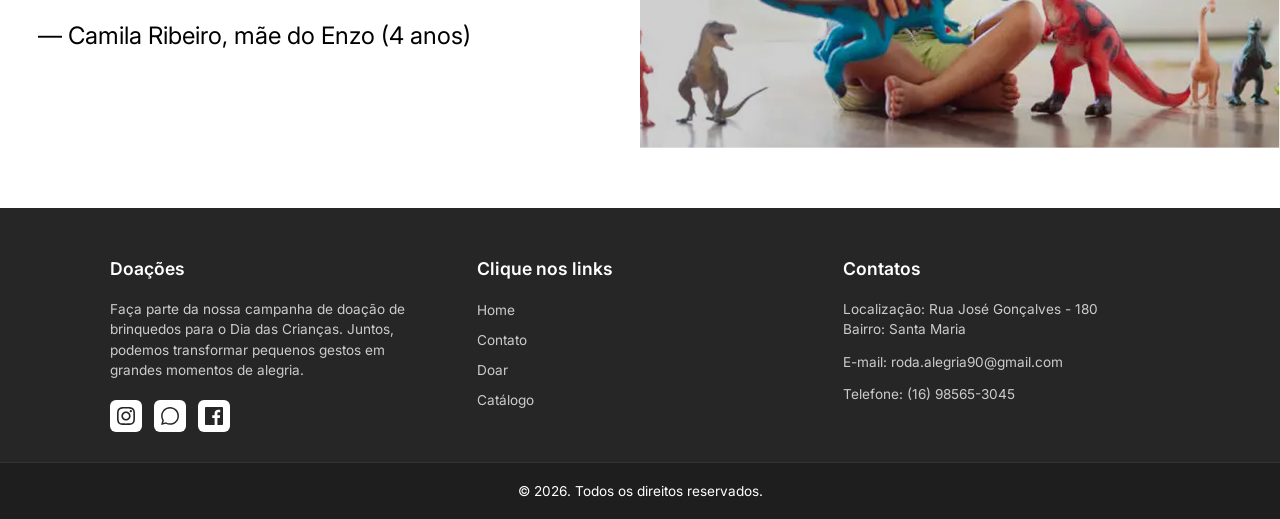
==== commit f9beb395: "Projeto finalizado" ====
--- a/index.html
+++ b/index.html
@@ -24,7 +24,7 @@
             <div class="menu">
                 <img src="img/Hamburguer.png" alt="">
             </div>
-            <nav>
+            <nav class="menuInfo">
                 <img src="img/Fechar.png" alt="" class="close">
                 <a href="Catalogo.html">Nossos brinquedos</a>
                 <a href="Contato.html">Contato</a>
@@ -102,7 +102,7 @@
 
             <div class="eventContent">
                 <h1>Próximo Evento</h1>
-                <img src="img/TextoJbk.png" alt="">
+                <img src="img/TextoJbk.png" class="jbk" alt="">
 
                 <div class="info">
                     <img src="img/Loc.png" alt="">
@@ -118,7 +118,7 @@
                     <div class="branco">
                         <div id="amarelo"></div>
                     </div>
-                    <h4 id="PartNumber">0/100</h4>
+                    <h4 id="PartNumber">45/100</h4>
                 </div>
             </div>
             <div class="map">
@@ -146,7 +146,7 @@
                 <span>— Marina Alves, mãe da Sofia (5 anos)</span>
             </p>
         </div>
-        <div class="depoLine">
+        <div class="depoLine b">
             <p>
                 "Meu filho Enzo é apaixonado por dinossauros, e quando abriu a caixa com aqueles bichinhos coloridos,
                 gritou de felicidade. Foi como se o Natal tivesse chegado antes! Fico muito grata por existirem pessoas
@@ -211,21 +211,7 @@
             <p>&copy; 2026. Todos os direitos reservados.</p>
         </div>
     </footer>
-    <script>
-        var button = document.getElementById("participar")
-        var numero = document.getElementById("PartNumber")
-        var linha = document.getElementById("amarelo")
-        var contador = 0
-        button.addEventListener("click", () => {
-            contador = contador + 1
-
-            numero.innerHTML = `${contador}/100`
-
-            linha.style.width = (contador / 100) * 100 + "%"
-
-            console.log(contador)
-        })
-    </script>
+    <script src="home.js"></script>
 </body>
 
 </html>
--- a/home.css
+++ b/home.css
@@ -32,6 +32,10 @@
         max-width: 1200px;
         margin: auto;
         margin-top: 10px;
+
+        @media(max-width: 1200px) {
+            margin: 10px 20px;
+        }
     }
 
     .logo {
@@ -50,7 +54,7 @@
     }
 
     nav {
-        background-color: #212121bd;
+        background-color: #212121d0;
         border-radius: 40px;
         display: flex;
         justify-content: space-evenly;
@@ -96,7 +100,33 @@
         }
 
         nav {
-            display: none;
+            position: fixed;
+            transform: translateX(-1000%);
+            top: 0;
+            left: 0;
+            width: 50%;
+            height: 100vh;
+            flex-direction: column;
+            border-radius: 0px;
+            align-items: center;
+            justify-content: flex-start;
+            gap: 50px;
+            padding: 70px 20px;
+
+            img {
+                width: 30px;
+            }
+
+            a {
+                font-size: 26px;
+                text-align: center;
+            }
+
+            button {
+                margin-left: -20px;
+                width: 190px;
+                font-size: 20px;
+            }
         }
 
         .menu {
@@ -120,11 +150,21 @@
 
         .close {
             display: block;
-            width: 40px;
-            height: 40px;
-            margin-right: 20px;
-        }
-    }
+            width: 20px;
+            height: 20px;
+            position: absolute;
+            right: 10px;
+            top: 10px;
+        }
+    }
+}
+
+.itsOpen {
+    transform: translateX(0);
+}
+
+.a {
+    transform: translateX(-100px);
 }
 
 /* Hero */
@@ -136,7 +176,6 @@
     flex-direction: column;
     width: 100%;
     height: 80vh;
-    background-image: url("img/carrossel1.png");
     background-repeat: no-repeat;
     background-size: cover;
 
@@ -157,6 +196,30 @@
             font-size: 24px;
             width: 45%;
         }
+    }
+
+    @media(max-width: 720px) {
+        align-items: center;
+
+        .heroTxt {
+            display: flex;
+            flex-direction: column;
+            gap: 20px;
+            margin-left: 6.5%;
+
+            h1 {
+                color: white;
+                font-size: 32px;
+                width: 65%;
+            }
+
+            p {
+                color: white;
+                font-size: 20px;
+                width: 60%;
+            }
+        }
+
     }
 }
 
@@ -196,6 +259,36 @@
             }
         }
     }
+
+    @media(max-width: 850px) {
+        .posHeroContent {
+            flex-direction: column;
+            gap: 25px;
+
+            button {
+                width: 80%;
+                font-size: 24px;
+            }
+        }
+    }
+
+    @media(max-width: 600px) {
+        .posHeroContent {
+
+            h1 {
+                font-size: 30px;
+            }
+        }
+    }
+
+    @media(max-width: 500px) {
+        .posHeroContent {
+
+            h1 {
+                font-size: 26px;
+            }
+        }
+    }
 }
 
 /* Sobre nós */
@@ -206,6 +299,7 @@
     flex-direction: column;
     text-align: center;
     gap: 35px;
+    padding: 0px 20px;
 
     h2 {
         font-size: 40px;
@@ -232,6 +326,18 @@
     gap: 30px;
     margin-bottom: 100px;
     flex-wrap: wrap;
+    padding: 0px 20px;
+
+    @media(max-width: 1200px) {
+        grid-template-columns: 1fr 1fr;
+
+    }
+
+    @media(max-width: 650px) {
+        grid-template-columns: 1fr;
+
+    }
+
 }
 
 .card {
@@ -287,6 +393,8 @@
     display: flex;
     align-items: center;
     justify-content: center;
+
+
 }
 
 .eventContent {
@@ -364,7 +472,7 @@
 
     #amarelo {
         height: 10px;
-        width: 0%;
+        width: 45%;
         background-color: #FFD223;
         border-radius: 100px;
     }
@@ -382,9 +490,76 @@
     justify-content: center;
 
     iframe {
-        width: 600px;
-        height: 600px;
+        width: 100%;
+        height: 100%;
         border-radius: 10px;
+    }
+}
+
+@media(max-width: 1150px) {
+    .event {
+        flex-direction: column;
+        align-items: center;
+    }
+
+    .eventFundo {
+        height: 1000px;
+    }
+
+    .eventContent {
+        width: 100%;
+
+        h1 {
+            text-align: center;
+            font-size: 54px;
+            font-weight: 900;
+            margin-bottom: 110px;
+            width: 100%;
+        }
+
+        img {
+            height: 70px;
+            position: absolute;
+            top: 90px;
+            left: 40%;
+        }
+
+        .jbk {
+            height: auto;
+            width: 40%;
+        }
+    }
+
+    .map {
+        margin-top: 20px;
+        width: 100%;
+    }
+}
+
+@media(max-width: 700px) {
+    .eventContent {
+        h1 {
+            font-size: 50px;
+        }
+
+        img {
+            top: 70px;
+            height: 60px;
+            left: 40%;
+        }
+    }
+}
+
+@media(max-width: 700px) {
+    .eventContent {
+        h1 {
+            font-size: 40px;
+        }
+
+        .jbk {
+            height: auto;
+            width: 50%;
+        }
     }
 }
 
@@ -419,6 +594,47 @@
     span {
         color: #000;
         font-weight: 400;
+    }
+}
+
+@media(max-width: 1060px) {
+    .depoimento {
+        padding: 0px 40px;
+    }
+
+    .depoLine {
+        flex-direction: column;
+
+        img {
+            width: 101%;
+        }
+
+        p {
+            font-size: 24px;
+        }
+    }
+
+    .b {
+        flex-direction: column-reverse;
+    }
+}
+
+@media(max-width: 600px) {
+    .depoimento {
+        padding: 0px;
+    }
+
+    .depoLine {
+        flex-direction: column;
+
+        img {
+            width: 101%;
+        }
+
+        p {
+            font-size: 20px;
+            padding: 10px 20px;
+        }
     }
 }
 
@@ -506,6 +722,10 @@
     border-radius: 6px;
     color: #262626;
     text-decoration: none;
+
+    &:hover {
+        background-color: #c5c5c5;
+    }
 }
 
 
@@ -541,176 +761,7 @@
     }
 }
 
-
-
-
-.card-encontrado {
-    border: 3px solid #ffcc00;
-    box-shadow: 0 0 25px rgba(255, 204, 0, 0.8);
-    transform: scale(1.03);
-    transition: 0.3s ease;
-}
-
-
-
-
-.hero-image img {
-    max-width: 420px;
-    width: 100%;
-    height: auto;
-}
-
-
-
-
-@media (max-width: 900px) {
-
-
-    header {
-        padding: 15px 25px;
-    }
-
-
-    .hero {
-        padding: 40px 30px;
-    }
-
-
-    .hero-container {
-        flex-direction: column;
-        text-align: center;
-        gap: 30px;
-    }
-
-
-    .hero-content {
-        max-width: 100%;
-    }
-
-
-    .hero-content h1 {
-        font-size: 2.4rem;
-    }
-
-
-    .hero-buttons {
-        justify-content: center;
-    }
-
-
-    .star-yellow {
-        right: 30px;
-    }
-}
-
-
-
-
 @media (max-width: 600px) {
-
-
-    header {
-        flex-direction: column;
-        gap: 12px;
-        padding: 15px 20px;
-    }
-
-
-    nav {
-        flex-wrap: wrap;
-        justify-content: center;
-        gap: 10px;
-        padding: 8px 15px;
-    }
-
-
-    nav a {
-        font-size: 0.8rem;
-    }
-
-
-    .hero {
-        padding: 30px 20px;
-        min-height: auto;
-    }
-
-
-
-    .circle-yellow {
-        width: 45px;
-        height: 45px;
-        top: 12px;
-        left: 12px;
-    }
-
-
-    .square-outline {
-        width: 28px;
-        height: 28px;
-        bottom: 12px;
-        left: 20px;
-    }
-
-
-    .star-yellow {
-        width: 32px;
-        height: 32px;
-        top: 12px;
-        right: 12px;
-    }
-
-
-    .yellow-tag {
-        width: 120px;
-        height: 18px;
-        margin: 0 auto 15px;
-    }
-
-
-    .hero-content h1 {
-        font-size: 1.9rem;
-    }
-
-
-    .hero-content p {
-        font-size: 0.85rem;
-    }
-
-
-    .hero-buttons {
-        flex-direction: column;
-        width: 100%;
-    }
-
-
-    .btn {
-        width: 100%;
-    }
-
-
-    .campaign-section {
-        margin: 40px auto;
-        padding: 0 15px;
-    }
-
-
-    .goal-header {
-        flex-direction: column;
-        align-items: flex-start;
-        gap: 6px;
-    }
-
-
-    .catalog-controls {
-        padding: 0 5px;
-    }
-
-
-    .search-box {
-        max-width: 100%;
-    }
-
-
     .footer-container {
         padding: 40px 20px 20px;
     }
@@ -719,38 +770,4 @@
     .footer-col h3 {
         font-size: 1rem;
     }
-}
-
-
-
-
-@media (max-width: 380px) {
-
-
-    .circle-yellow,
-    .square-outline {
-        display: none;
-    }
-
-
-    .star-yellow {
-        width: 26px;
-        height: 26px;
-    }
-
-
-    .hero-content h1 {
-        font-size: 1.6rem;
-    }
-
-
-    .logo-container {
-        font-size: 0.85rem;
-        padding: 6px 14px;
-    }
-
-
-    .stat-card .number {
-        font-size: 1.8rem;
-    }
 }
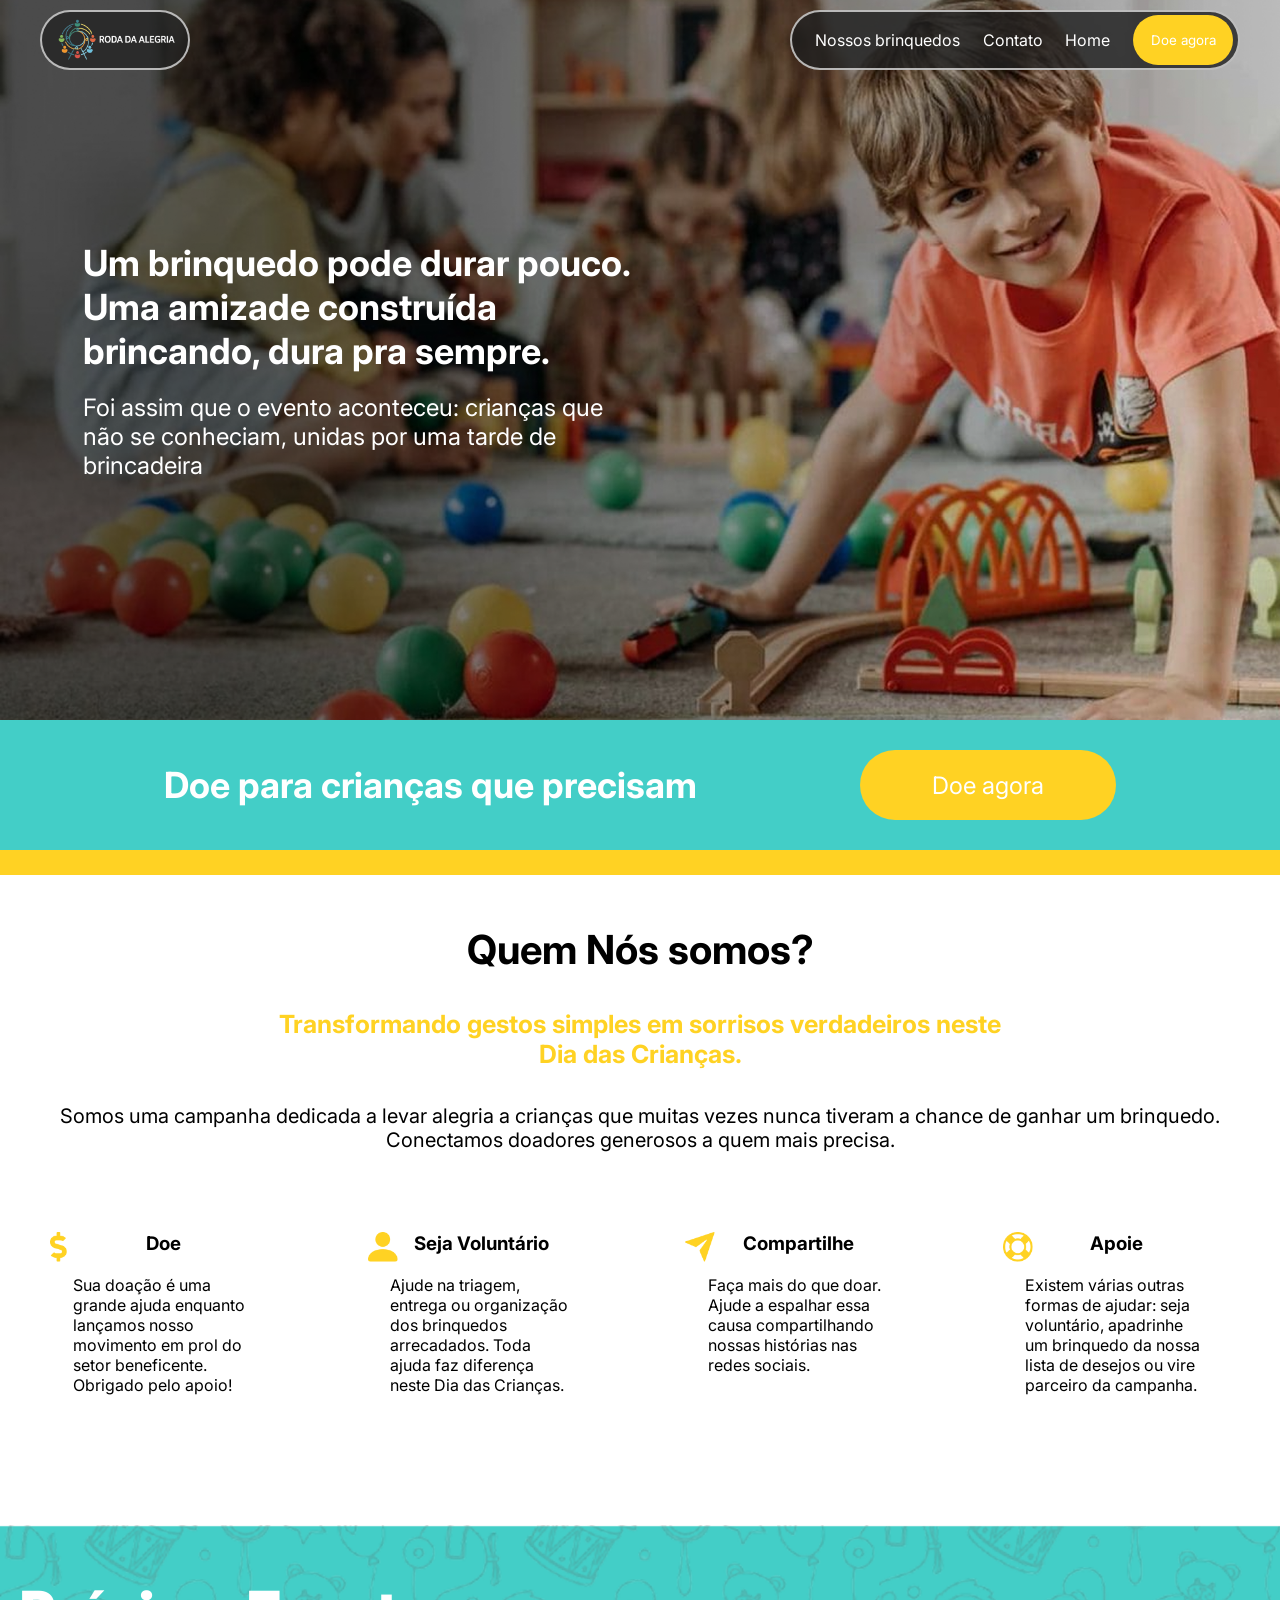
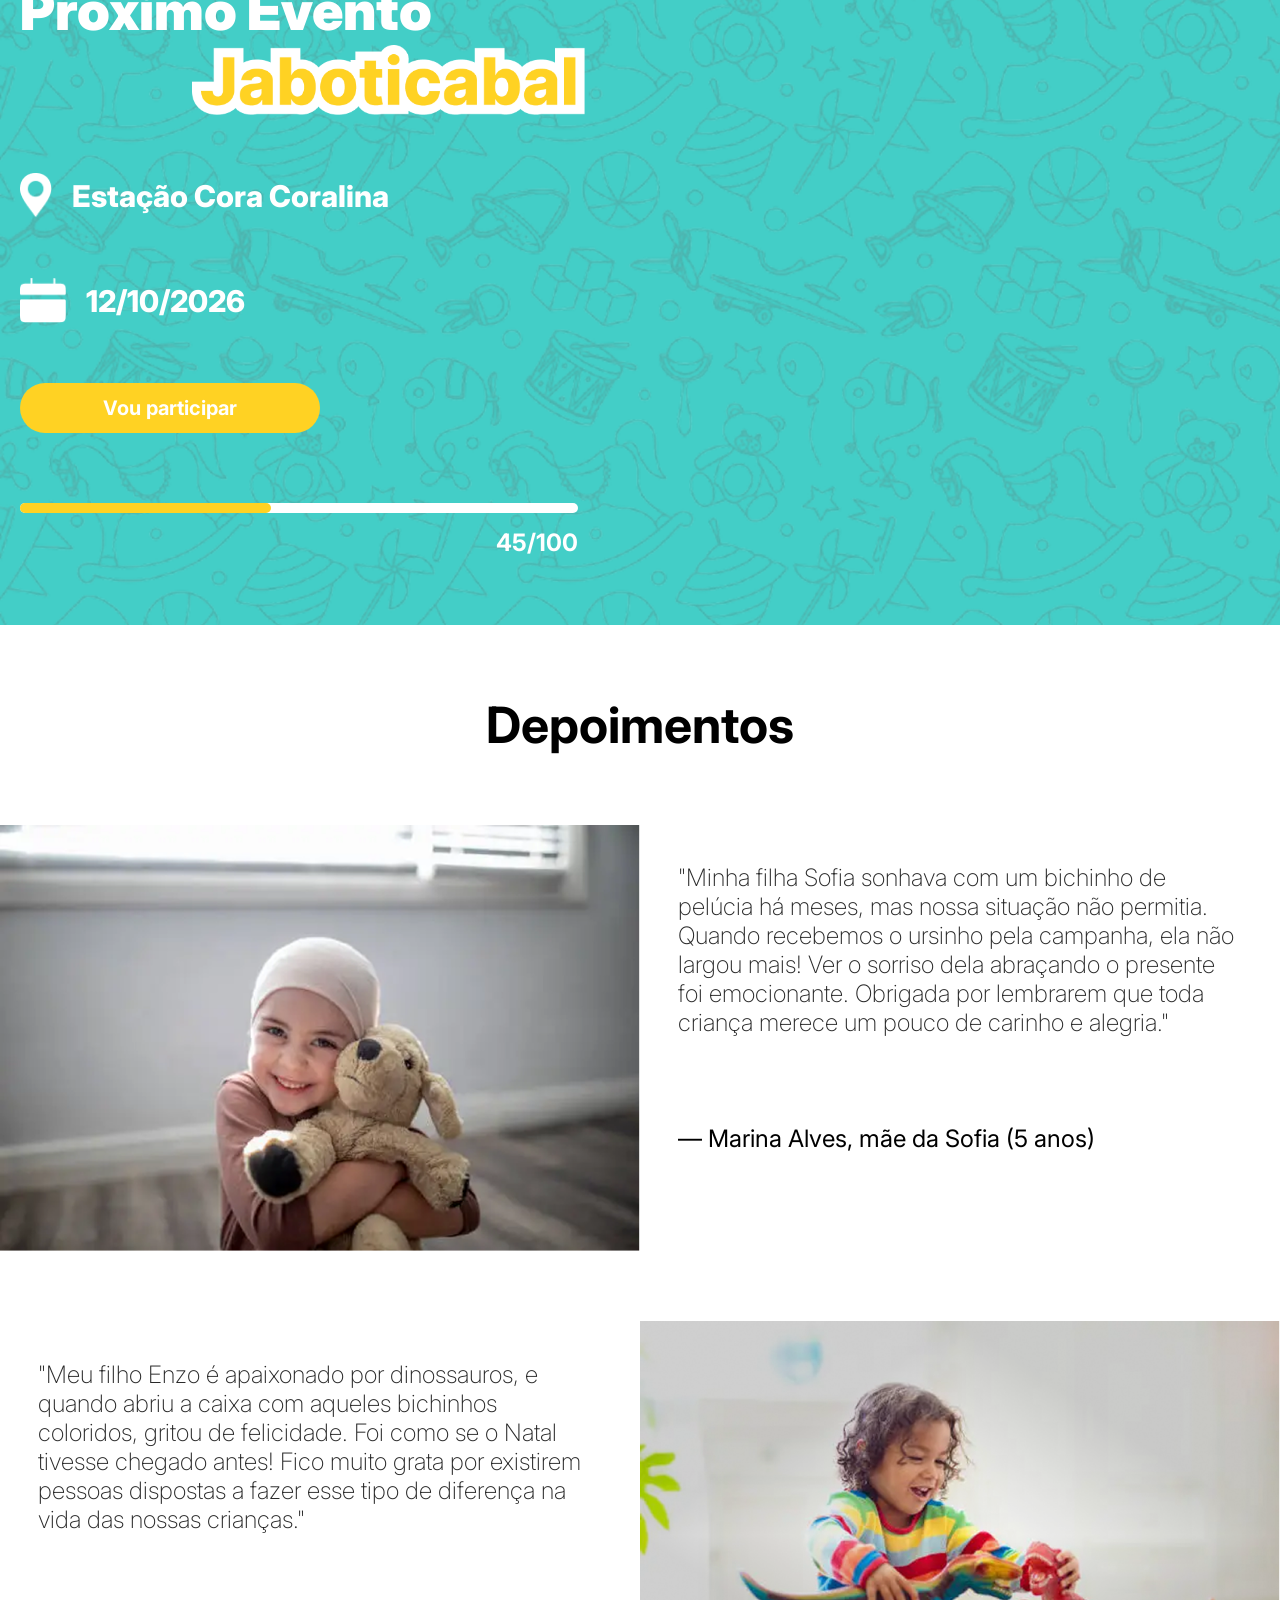
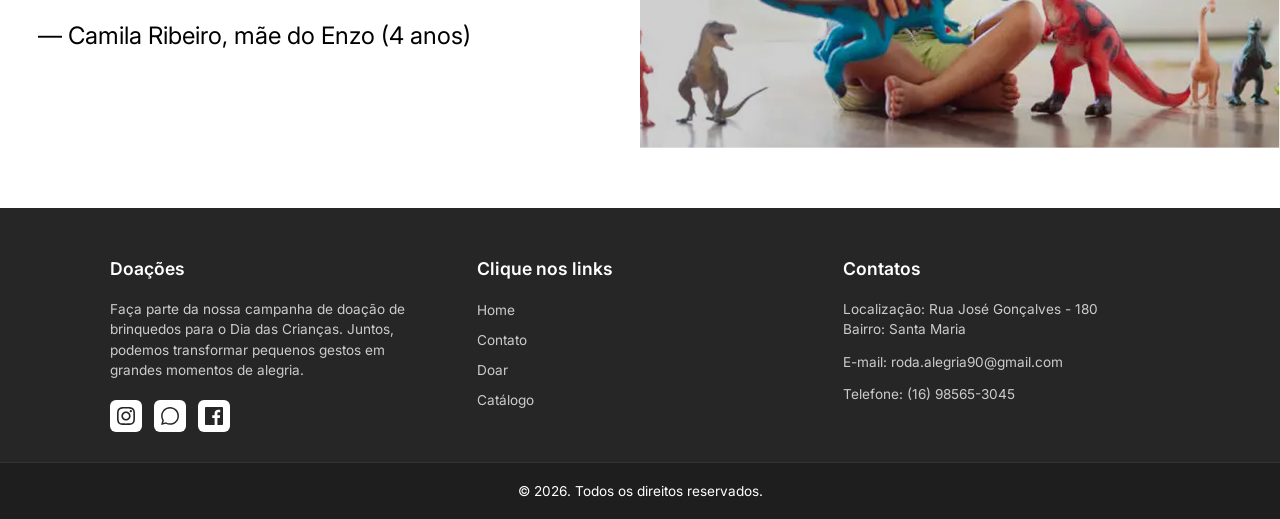
==== commit 7a7418ca: "corriaj o link" ====
--- a/index.html
+++ b/index.html
@@ -26,10 +26,10 @@
             </div>
             <nav class="menuInfo">
                 <img src="img/Fechar.png" alt="" class="close">
-                <a href="Catalogo.html">Nossos brinquedos</a>
-                <a href="Contato.html">Contato</a>
-                <a href="Home.html">Home</a>
-                <a href="Doe.html"><button>Doe agora</button></a>
+                <a href="./Catalogo.html">Nossos brinquedos</a>
+                <a href="./Contato.html">Contato</a>
+                <a href="./index.html">Home</a>
+                <a href="./Doe.html"><button>Doe agora</button></a>
             </nav>
         </div>
     </header>
--- a/home.css
+++ b/home.css
@@ -312,7 +312,7 @@
 
     p {
         font-size: 20px;
-        color: #9F9F9F;
+        color: #000;
     }
 }
 
@@ -349,7 +349,7 @@
     gap: 20px;
 
     p {
-        color: #9F9F9F;
+        color: #000;
         width: 80%;
     }
 
